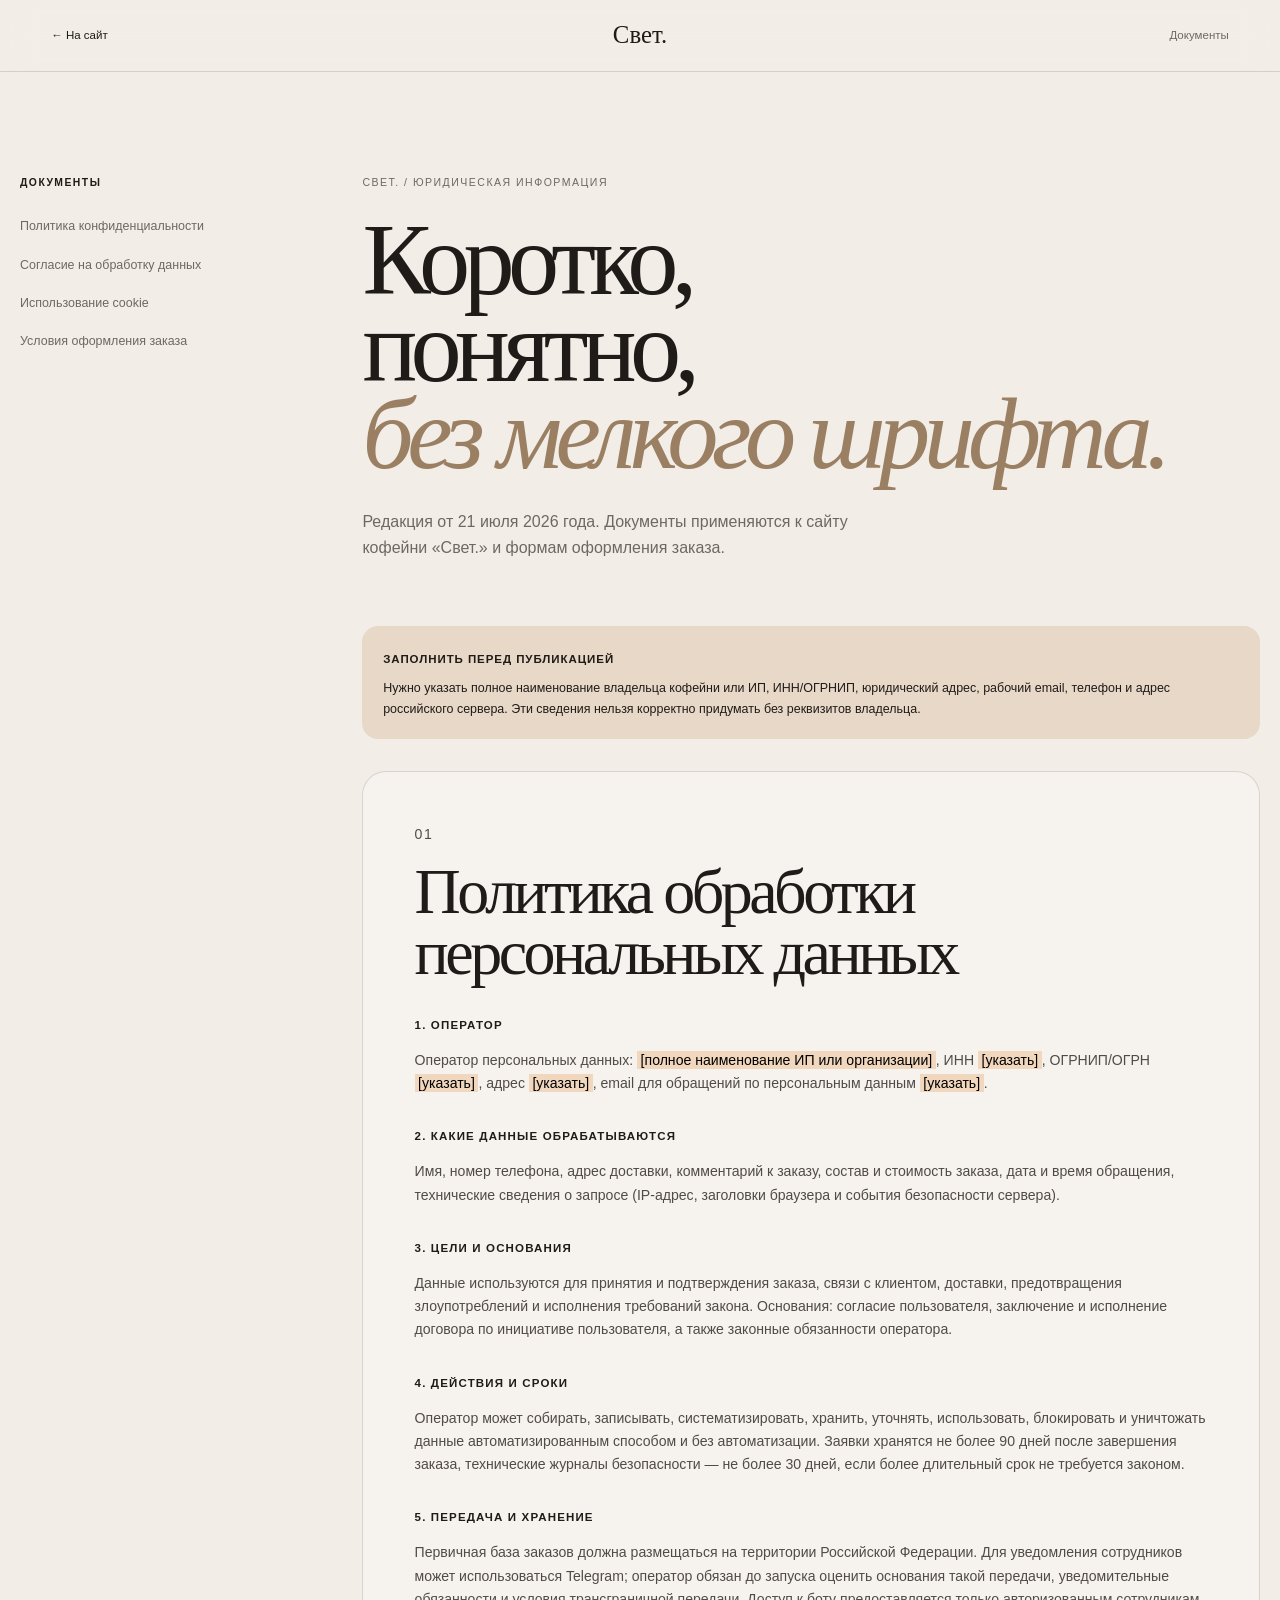
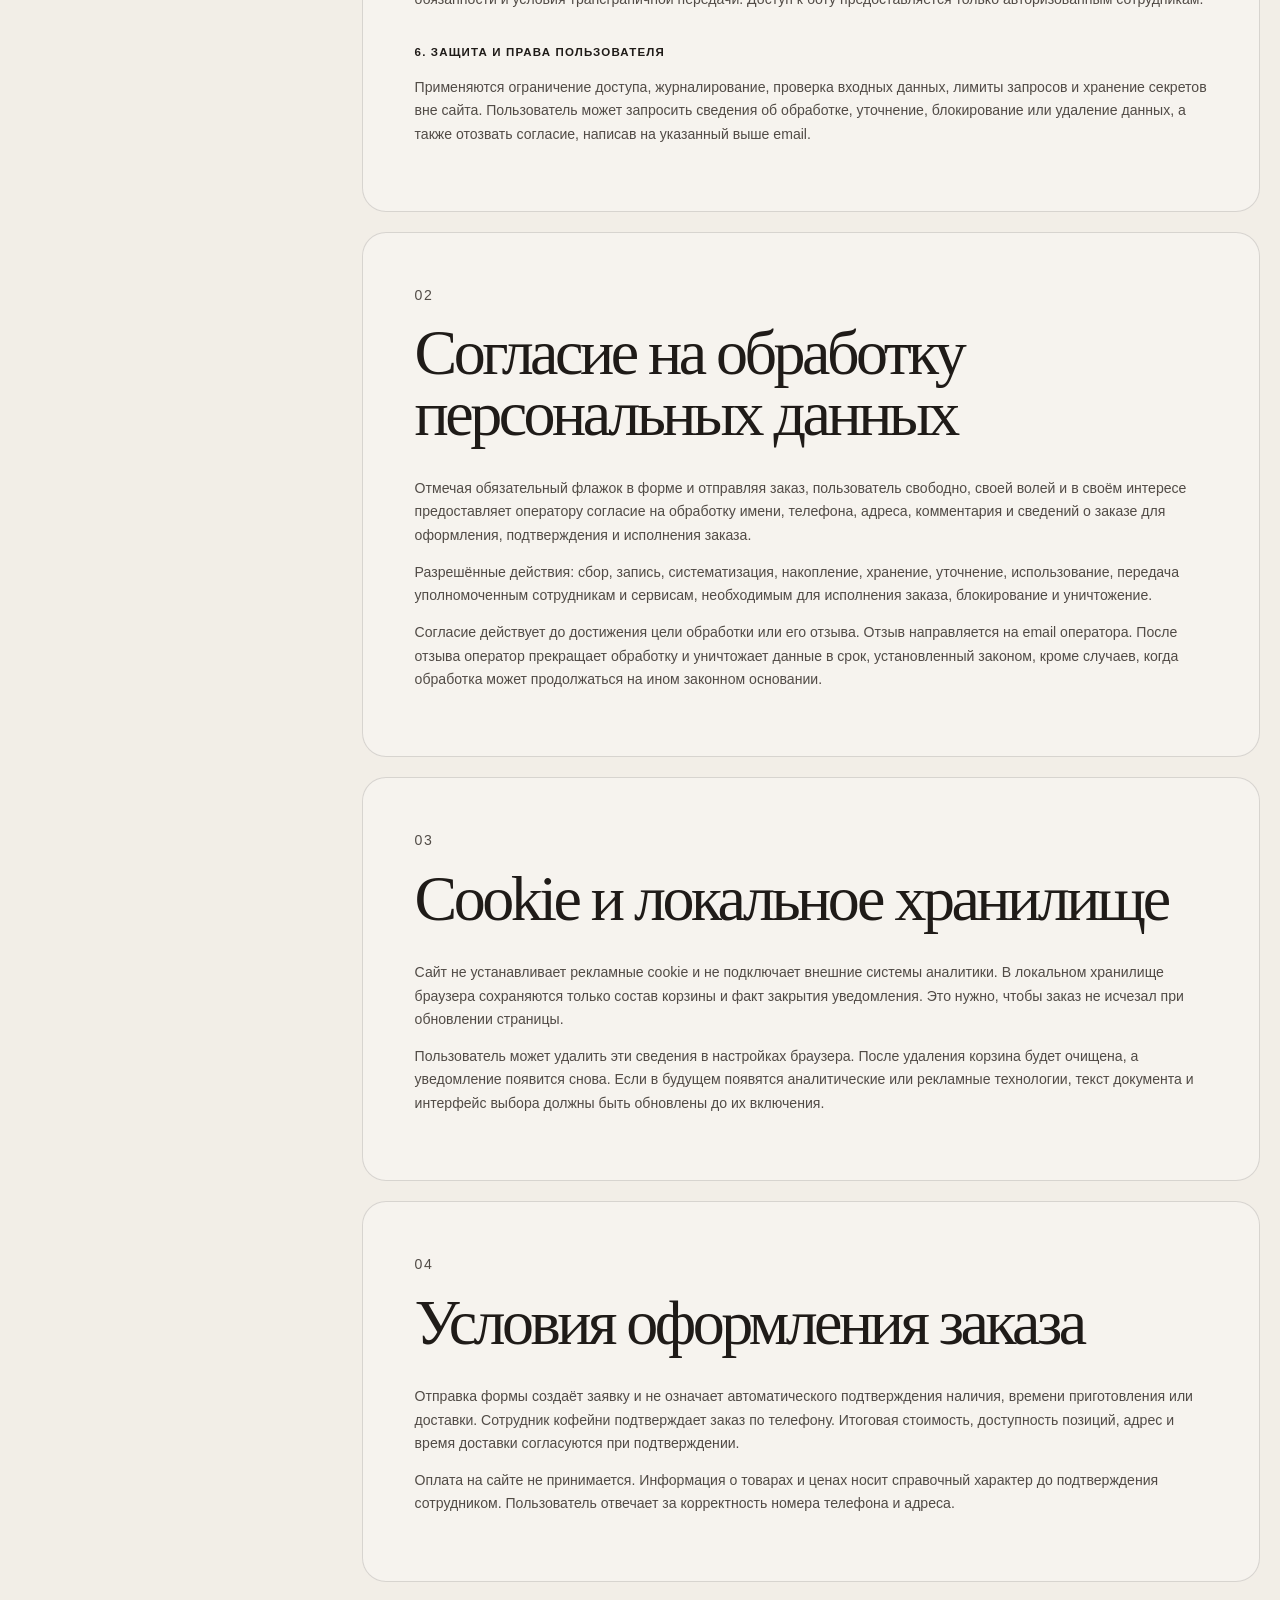
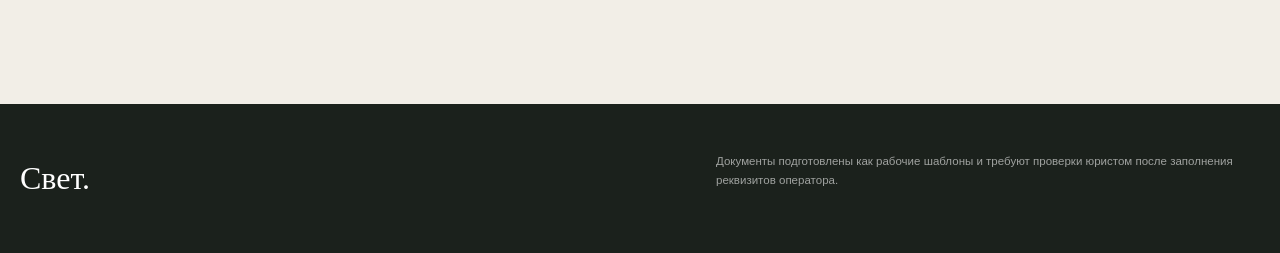
==== legal.html @ 0979daf2 "Publish Svet Coffee v7 ordering site" ====
<!doctype html>
<html lang="ru">
<head>
  <meta charset="utf-8">
  <meta name="viewport" content="width=device-width, initial-scale=1, viewport-fit=cover">
  <meta name="theme-color" content="#f2eee7">
  <meta name="description" content="Документы кофейни «Свет.»: политика обработки персональных данных, согласие, cookie и условия заказа.">
  <title>Документы — Свет.</title>
  <link rel="icon" href="assets/favicon.svg" type="image/svg+xml">
  <link rel="stylesheet" href="assets/legal.css?v=7">
</head>
<body>
  <header class="legal-header">
    <a href="index.html" aria-label="Вернуться на сайт">← На сайт</a>
    <strong>Свет.</strong>
    <span>Документы</span>
  </header>

  <main class="legal-shell">
    <aside class="legal-nav" aria-label="Документы">
      <p>Документы</p>
      <a href="#privacy">Политика конфиденциальности</a>
      <a href="#consent">Согласие на обработку данных</a>
      <a href="#cookies">Использование cookie</a>
      <a href="#terms">Условия оформления заказа</a>
    </aside>

    <div class="legal-content">
      <header class="legal-intro">
        <p>Свет. / юридическая информация</p>
        <h1>Коротко,<br>понятно,<br><em>без мелкого шрифта.</em></h1>
        <p>Редакция от 21 июля 2026 года. Документы применяются к сайту кофейни «Свет.» и формам оформления заказа.</p>
      </header>

      <div class="legal-warning" role="note">
        <strong>Заполнить перед публикацией</strong>
        <p>Нужно указать полное наименование владельца кофейни или ИП, ИНН/ОГРНИП, юридический адрес, рабочий email, телефон и адрес российского сервера. Эти сведения нельзя корректно придумать без реквизитов владельца.</p>
      </div>

      <article id="privacy" class="legal-card">
        <p class="legal-number">01</p>
        <h2>Политика обработки персональных данных</h2>
        <section>
          <h3>1. Оператор</h3>
          <p>Оператор персональных данных: <mark>[полное наименование ИП или организации]</mark>, ИНН <mark>[указать]</mark>, ОГРНИП/ОГРН <mark>[указать]</mark>, адрес <mark>[указать]</mark>, email для обращений по персональным данным <mark>[указать]</mark>.</p>
        </section>
        <section>
          <h3>2. Какие данные обрабатываются</h3>
          <p>Имя, номер телефона, адрес доставки, комментарий к заказу, состав и стоимость заказа, дата и время обращения, технические сведения о запросе (IP-адрес, заголовки браузера и события безопасности сервера).</p>
        </section>
        <section>
          <h3>3. Цели и основания</h3>
          <p>Данные используются для принятия и подтверждения заказа, связи с клиентом, доставки, предотвращения злоупотреблений и исполнения требований закона. Основания: согласие пользователя, заключение и исполнение договора по инициативе пользователя, а также законные обязанности оператора.</p>
        </section>
        <section>
          <h3>4. Действия и сроки</h3>
          <p>Оператор может собирать, записывать, систематизировать, хранить, уточнять, использовать, блокировать и уничтожать данные автоматизированным способом и без автоматизации. Заявки хранятся не более 90 дней после завершения заказа, технические журналы безопасности — не более 30 дней, если более длительный срок не требуется законом.</p>
        </section>
        <section>
          <h3>5. Передача и хранение</h3>
          <p>Первичная база заказов должна размещаться на территории Российской Федерации. Для уведомления сотрудников может использоваться Telegram; оператор обязан до запуска оценить основания такой передачи, уведомительные обязанности и условия трансграничной передачи. Доступ к боту предоставляется только авторизованным сотрудникам.</p>
        </section>
        <section>
          <h3>6. Защита и права пользователя</h3>
          <p>Применяются ограничение доступа, журналирование, проверка входных данных, лимиты запросов и хранение секретов вне сайта. Пользователь может запросить сведения об обработке, уточнение, блокирование или удаление данных, а также отозвать согласие, написав на указанный выше email.</p>
        </section>
      </article>

      <article id="consent" class="legal-card">
        <p class="legal-number">02</p>
        <h2>Согласие на обработку персональных данных</h2>
        <p>Отмечая обязательный флажок в форме и отправляя заказ, пользователь свободно, своей волей и в своём интересе предоставляет оператору согласие на обработку имени, телефона, адреса, комментария и сведений о заказе для оформления, подтверждения и исполнения заказа.</p>
        <p>Разрешённые действия: сбор, запись, систематизация, накопление, хранение, уточнение, использование, передача уполномоченным сотрудникам и сервисам, необходимым для исполнения заказа, блокирование и уничтожение.</p>
        <p>Согласие действует до достижения цели обработки или его отзыва. Отзыв направляется на email оператора. После отзыва оператор прекращает обработку и уничтожает данные в срок, установленный законом, кроме случаев, когда обработка может продолжаться на ином законном основании.</p>
      </article>

      <article id="cookies" class="legal-card">
        <p class="legal-number">03</p>
        <h2>Cookie и локальное хранилище</h2>
        <p>Сайт не устанавливает рекламные cookie и не подключает внешние системы аналитики. В локальном хранилище браузера сохраняются только состав корзины и факт закрытия уведомления. Это нужно, чтобы заказ не исчезал при обновлении страницы.</p>
        <p>Пользователь может удалить эти сведения в настройках браузера. После удаления корзина будет очищена, а уведомление появится снова. Если в будущем появятся аналитические или рекламные технологии, текст документа и интерфейс выбора должны быть обновлены до их включения.</p>
      </article>

      <article id="terms" class="legal-card">
        <p class="legal-number">04</p>
        <h2>Условия оформления заказа</h2>
        <p>Отправка формы создаёт заявку и не означает автоматического подтверждения наличия, времени приготовления или доставки. Сотрудник кофейни подтверждает заказ по телефону. Итоговая стоимость, доступность позиций, адрес и время доставки согласуются при подтверждении.</p>
        <p>Оплата на сайте не принимается. Информация о товарах и ценах носит справочный характер до подтверждения сотрудником. Пользователь отвечает за корректность номера телефона и адреса.</p>
      </article>
    </div>
  </main>

  <footer class="legal-footer">
    <a href="index.html">Свет.</a>
    <p>Документы подготовлены как рабочие шаблоны и требуют проверки юристом после заполнения реквизитов оператора.</p>
  </footer>
</body>
</html>
---- assets/legal.css ----
:root {
  --paper: #f2eee7;
  --paper-deep: #e7dfd5;
  --ink: #1f1b18;
  --soft: #6f6861;
  --line: rgba(31,27,24,.14);
  --dark: #1b211c;
  --serif: Georgia, "Times New Roman", serif;
  --sans: Inter, Arial, sans-serif;
}

* { box-sizing: border-box; }
html { scroll-behavior: smooth; }
body {
  margin: 0;
  background: var(--paper);
  color: var(--ink);
  font-family: var(--sans);
  line-height: 1.65;
}
a { color: inherit; }

.legal-header {
  position: sticky;
  z-index: 10;
  top: 0;
  display: grid;
  min-height: 4.5rem;
  padding: 0 clamp(1.25rem, 4vw, 4rem);
  grid-template-columns: 1fr auto 1fr;
  align-items: center;
  border-bottom: 1px solid var(--line);
  background: rgba(242,238,231,.88);
  -webkit-backdrop-filter: blur(16px);
  backdrop-filter: blur(16px);
  font-size: .72rem;
}
.legal-header a { text-decoration: none; }
.legal-header strong { font-family: var(--serif); font-size: 1.55rem; font-weight: 400; }
.legal-header span { justify-self: end; color: var(--soft); }

.legal-shell {
  display: grid;
  width: min(100% - 2.5rem, 82rem);
  margin: 0 auto;
  padding: clamp(4rem, 8vw, 8rem) 0;
  grid-template-columns: 15rem minmax(0, 1fr);
  gap: clamp(3rem, 8vw, 8rem);
}
.legal-nav { position: sticky; top: 7rem; height: fit-content; }
.legal-nav p { margin: 0 0 1rem; font-size: .65rem; font-weight: 700; letter-spacing: .14em; text-transform: uppercase; }
.legal-nav a { display: block; padding: .55rem 0; color: var(--soft); font-size: .78rem; text-decoration: none; }
.legal-nav a:hover { color: var(--ink); }
.legal-content { min-width: 0; }
.legal-intro { max-width: 52rem; margin-bottom: 4rem; }
.legal-intro > p:first-child { margin: 0 0 1.5rem; color: var(--soft); font-size: .66rem; letter-spacing: .14em; text-transform: uppercase; }
.legal-intro h1 { margin: 0 0 2rem; font-family: var(--serif); font-size: clamp(3.5rem, 8vw, 7.5rem); font-weight: 400; letter-spacing: -.065em; line-height: .85; }
.legal-intro h1 em { font-weight: 400; color: #9a7f63; }
.legal-intro > p:last-child { max-width: 34rem; color: var(--soft); }
.legal-warning { margin-bottom: 2rem; padding: 1.2rem 1.3rem; border-radius: 1rem; background: #e8d8c7; }
.legal-warning strong { font-size: .72rem; letter-spacing: .08em; text-transform: uppercase; }
.legal-warning p { margin: .45rem 0 0; font-size: .78rem; }
.legal-card { margin: 0 0 1.25rem; padding: clamp(1.5rem, 4vw, 3.5rem); border: 1px solid var(--line); border-radius: 1.5rem; background: rgba(255,255,255,.3); scroll-margin-top: 6rem; }
.legal-number { margin: 0 0 1rem; color: #9a7f63; font-size: .68rem; letter-spacing: .12em; }
.legal-card h2 { margin: 0 0 2rem; font-family: var(--serif); font-size: clamp(2.2rem, 5vw, 4.4rem); font-weight: 400; letter-spacing: -.055em; line-height: .95; }
.legal-card h3 { margin: 2rem 0 .5rem; font-size: .72rem; letter-spacing: .1em; text-transform: uppercase; }
.legal-card p { max-width: 54rem; color: #514b46; font-size: .88rem; }
.legal-card mark { padding: .05em .25em; background: #f1d7bd; }
.legal-footer { display: flex; padding: 3rem max(1.25rem, calc((100% - 82rem)/2)); justify-content: space-between; gap: 2rem; background: var(--dark); color: white; }
.legal-footer a { font-family: var(--serif); font-size: 2rem; text-decoration: none; }
.legal-footer p { max-width: 34rem; margin: 0; color: rgba(255,255,255,.58); font-size: .72rem; }

@media (max-width: 50rem) {
  .legal-shell { grid-template-columns: 1fr; }
  .legal-nav { position: static; display: flex; overflow-x: auto; gap: .6rem; scrollbar-width: none; }
  .legal-nav p { display: none; }
  .legal-nav a { flex: 0 0 auto; padding: .55rem .75rem; border: 1px solid var(--line); border-radius: 999px; }
  .legal-footer { flex-direction: column; }
}

@media (prefers-reduced-motion: reduce) { html { scroll-behavior: auto; } }
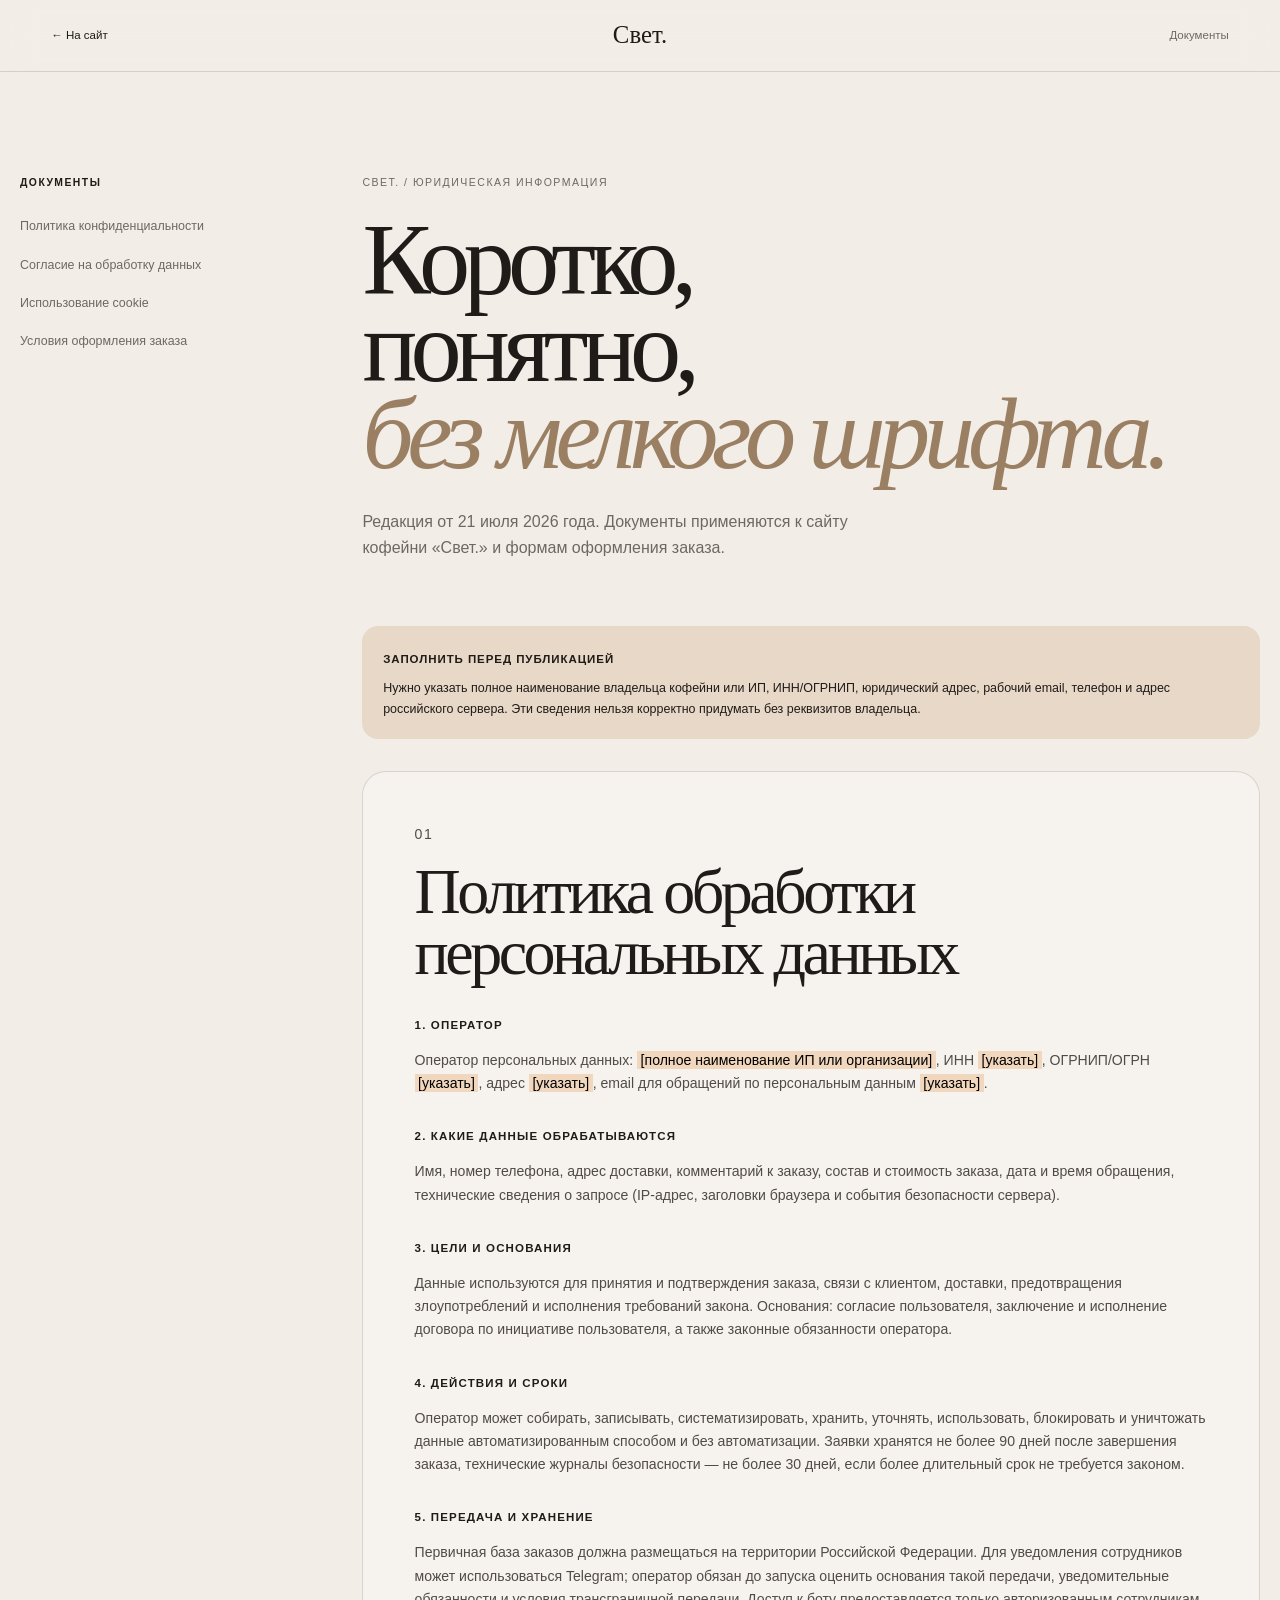
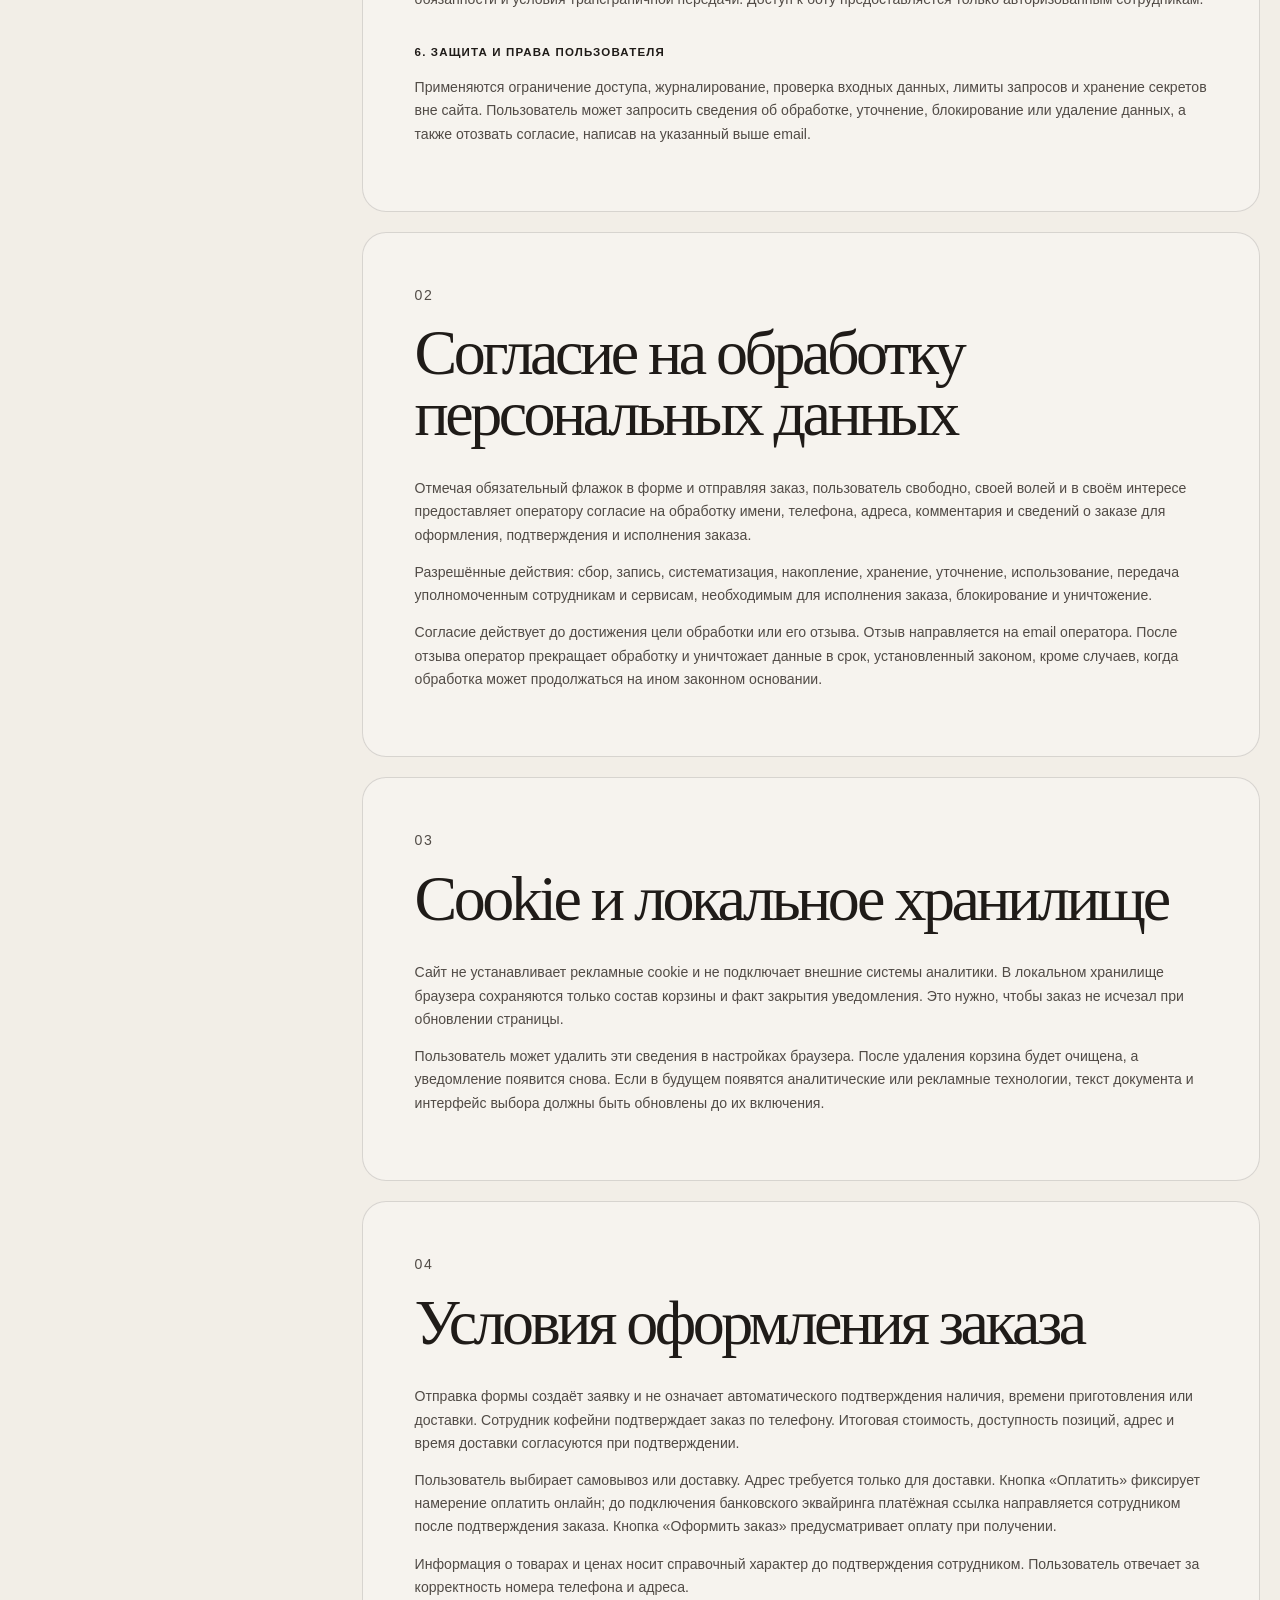
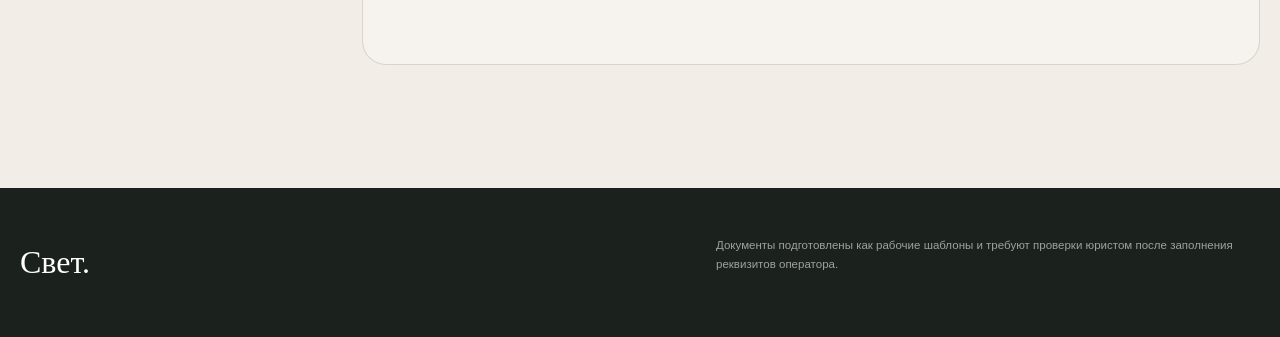
==== commit 1506b13e: "Deploy Svet Coffee v8 ordering experience" ====
--- a/legal.html
+++ b/legal.html
@@ -7,7 +7,7 @@
   <meta name="description" content="Документы кофейни «Свет.»: политика обработки персональных данных, согласие, cookie и условия заказа.">
   <title>Документы — Свет.</title>
   <link rel="icon" href="assets/favicon.svg" type="image/svg+xml">
-  <link rel="stylesheet" href="assets/legal.css?v=7">
+  <link rel="stylesheet" href="assets/legal.css?v=8">
 </head>
 <body>
   <header class="legal-header">
@@ -85,7 +85,8 @@
         <p class="legal-number">04</p>
         <h2>Условия оформления заказа</h2>
         <p>Отправка формы создаёт заявку и не означает автоматического подтверждения наличия, времени приготовления или доставки. Сотрудник кофейни подтверждает заказ по телефону. Итоговая стоимость, доступность позиций, адрес и время доставки согласуются при подтверждении.</p>
-        <p>Оплата на сайте не принимается. Информация о товарах и ценах носит справочный характер до подтверждения сотрудником. Пользователь отвечает за корректность номера телефона и адреса.</p>
+        <p>Пользователь выбирает самовывоз или доставку. Адрес требуется только для доставки. Кнопка «Оплатить» фиксирует намерение оплатить онлайн; до подключения банковского эквайринга платёжная ссылка направляется сотрудником после подтверждения заказа. Кнопка «Оформить заказ» предусматривает оплату при получении.</p>
+        <p>Информация о товарах и ценах носит справочный характер до подтверждения сотрудником. Пользователь отвечает за корректность номера телефона и адреса.</p>
       </article>
     </div>
   </main>
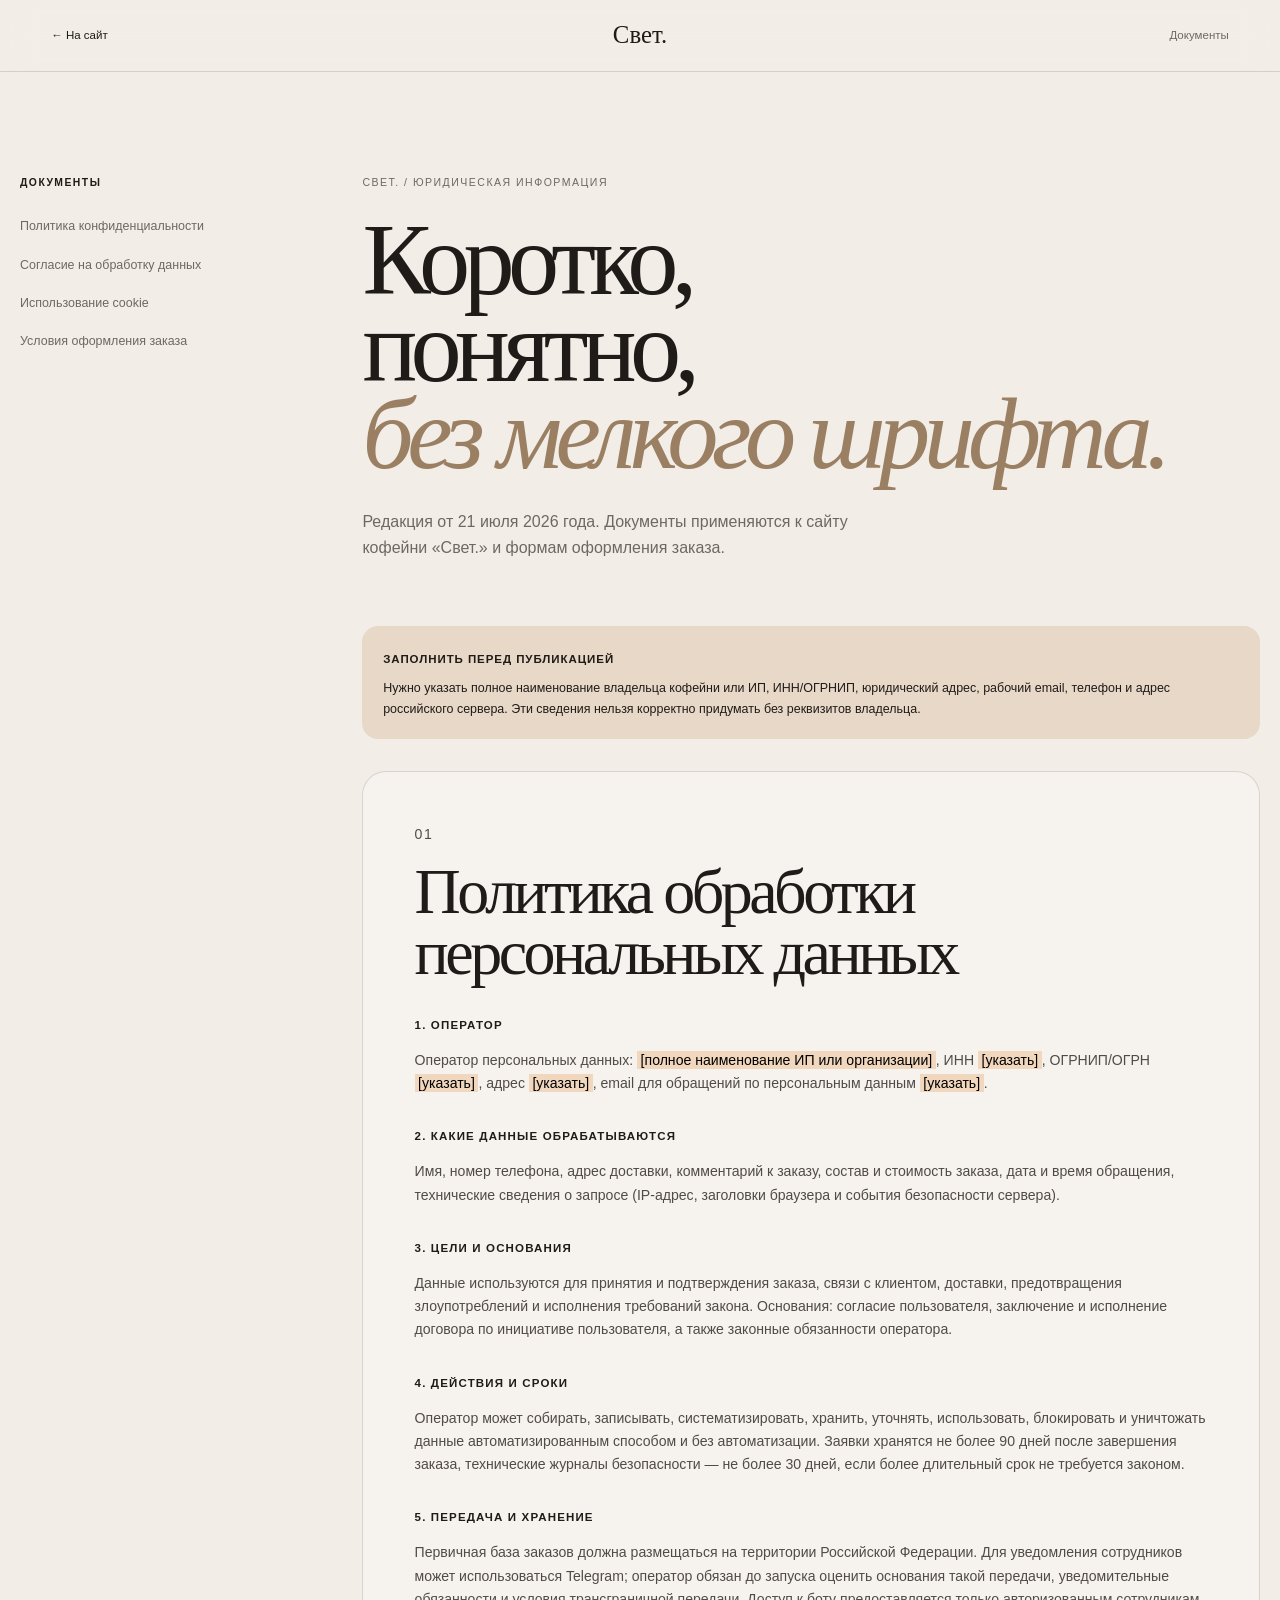
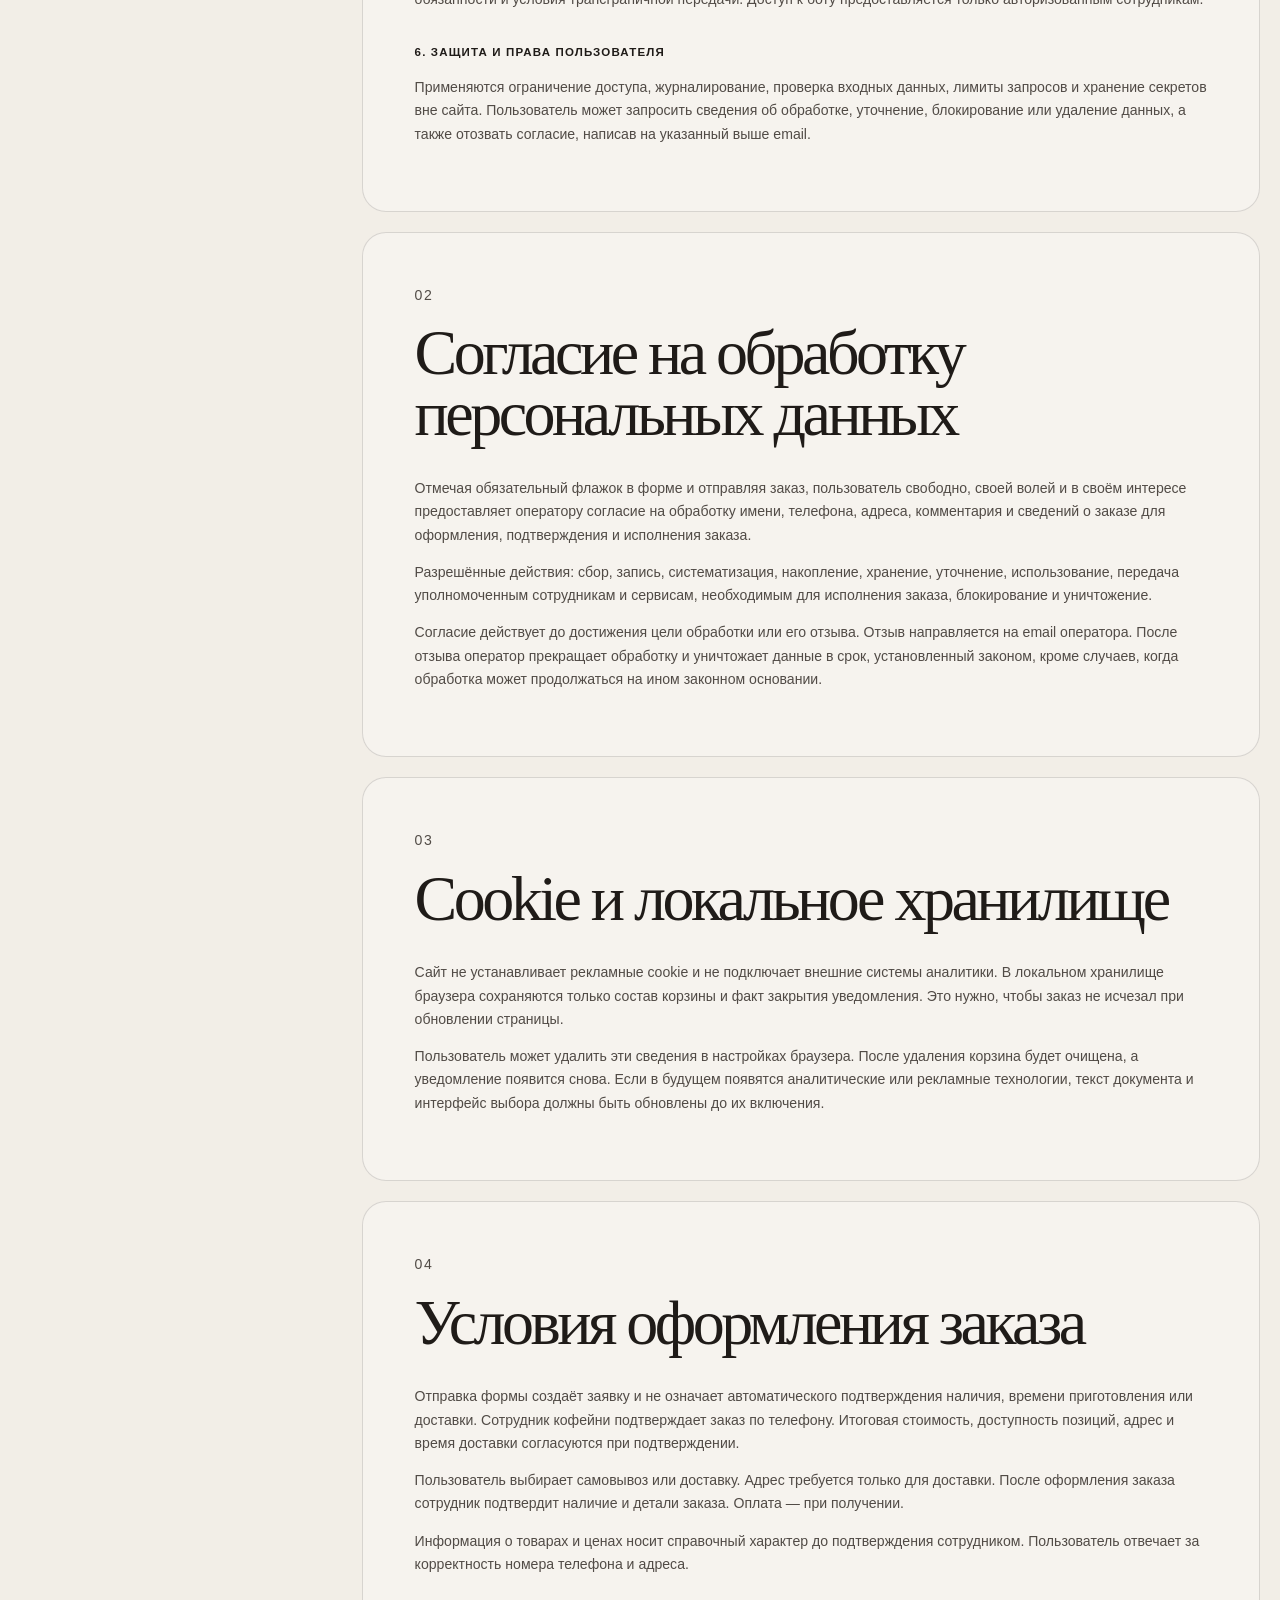
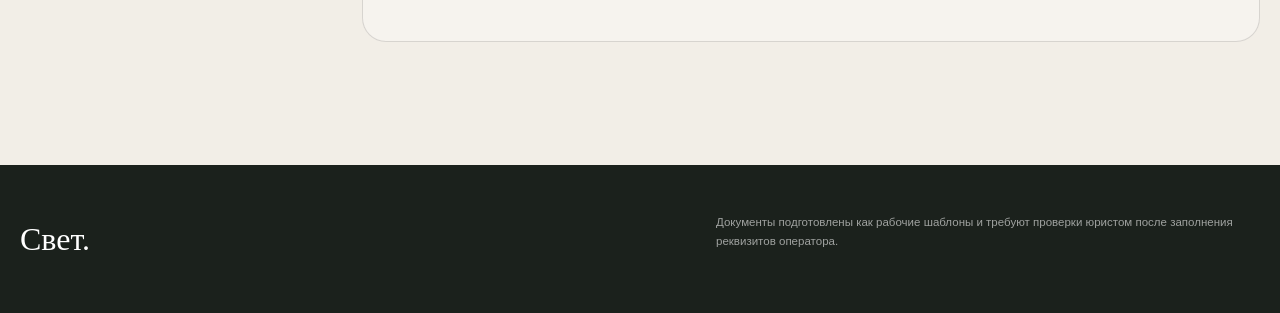
==== commit ce87cb3e: "Cart: simplify checkout and consent" ====
--- a/legal.html
+++ b/legal.html
@@ -7,7 +7,7 @@
   <meta name="description" content="Документы кофейни «Свет.»: политика обработки персональных данных, согласие, cookie и условия заказа.">
   <title>Документы — Свет.</title>
   <link rel="icon" href="assets/favicon.svg" type="image/svg+xml">
-  <link rel="stylesheet" href="assets/legal.css?v=8">
+  <link rel="stylesheet" href="assets/legal.css?v=12">
 </head>
 <body>
   <header class="legal-header">
@@ -85,7 +85,7 @@
         <p class="legal-number">04</p>
         <h2>Условия оформления заказа</h2>
         <p>Отправка формы создаёт заявку и не означает автоматического подтверждения наличия, времени приготовления или доставки. Сотрудник кофейни подтверждает заказ по телефону. Итоговая стоимость, доступность позиций, адрес и время доставки согласуются при подтверждении.</p>
-        <p>Пользователь выбирает самовывоз или доставку. Адрес требуется только для доставки. Кнопка «Оплатить» фиксирует намерение оплатить онлайн; до подключения банковского эквайринга платёжная ссылка направляется сотрудником после подтверждения заказа. Кнопка «Оформить заказ» предусматривает оплату при получении.</p>
+        <p>Пользователь выбирает самовывоз или доставку. Адрес требуется только для доставки. После оформления заказа сотрудник подтвердит наличие и детали заказа. Оплата — при получении.</p>
         <p>Информация о товарах и ценах носит справочный характер до подтверждения сотрудником. Пользователь отвечает за корректность номера телефона и адреса.</p>
       </article>
     </div>
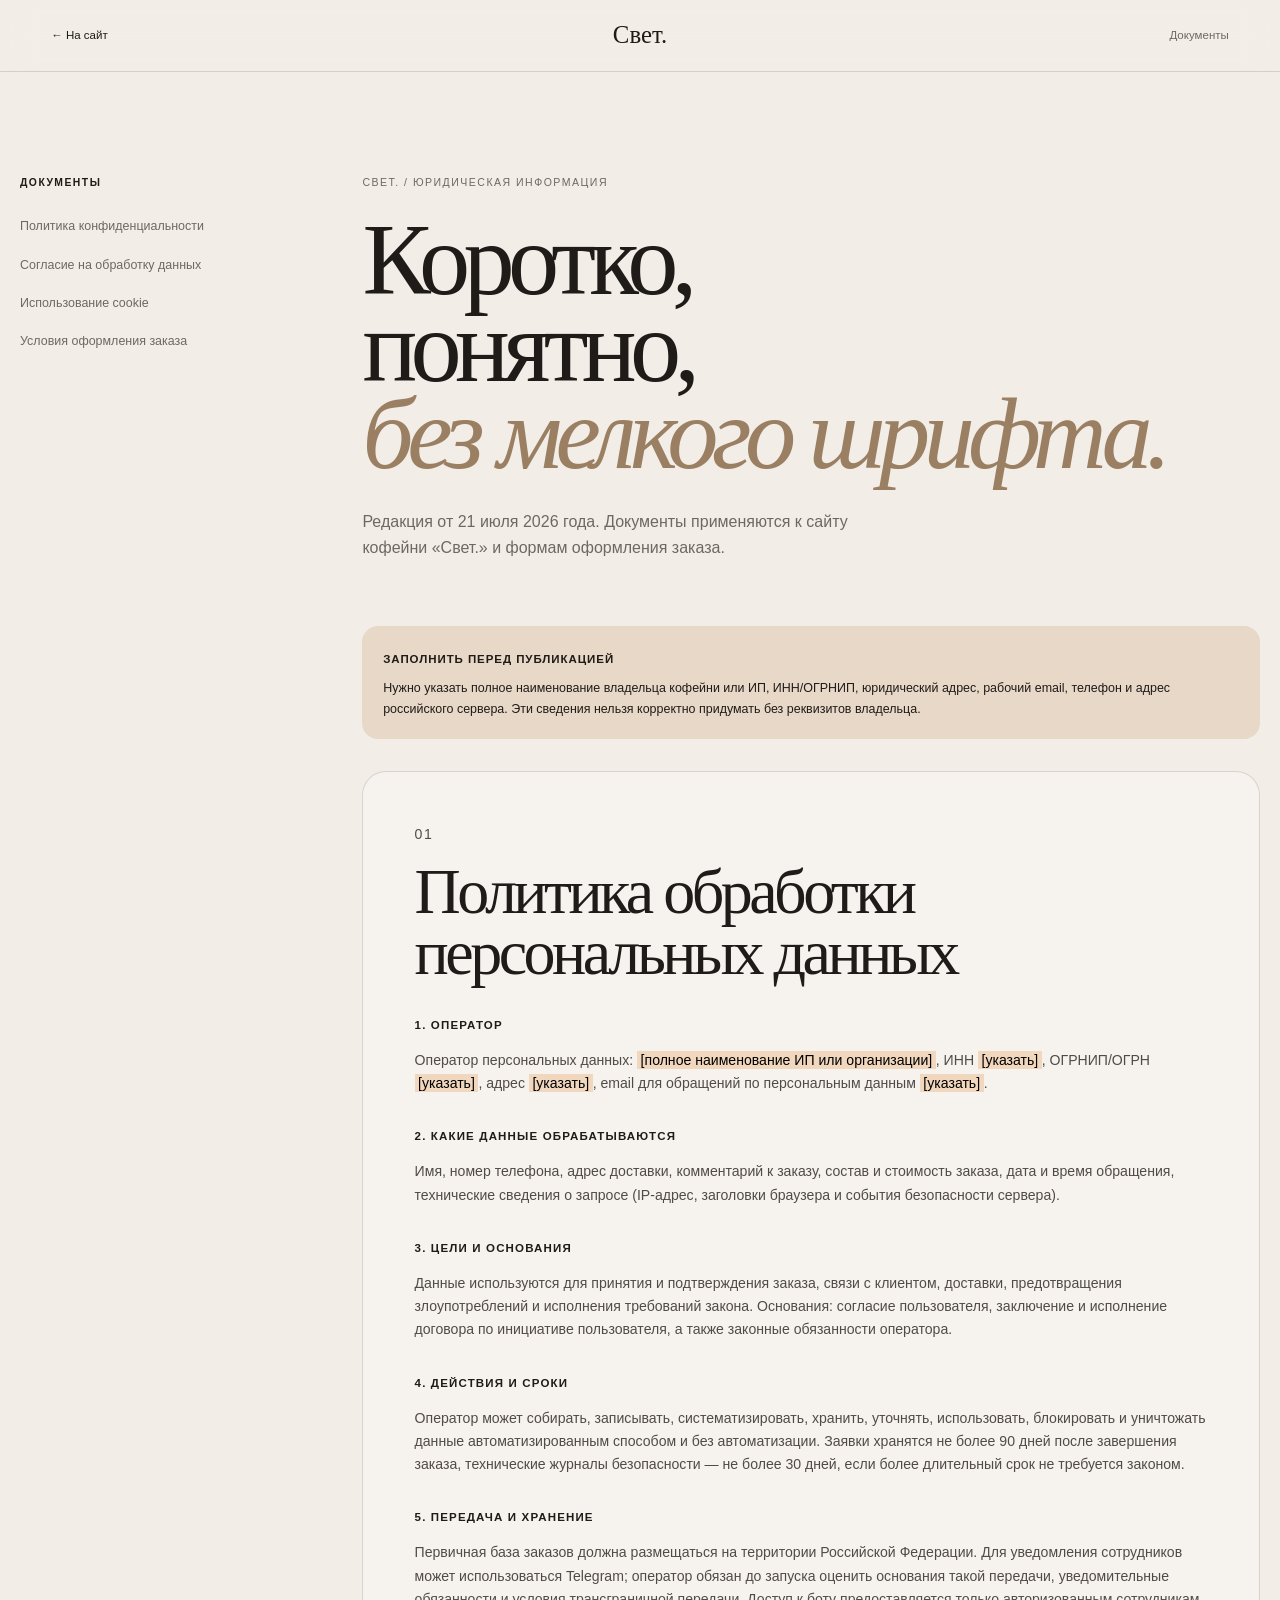
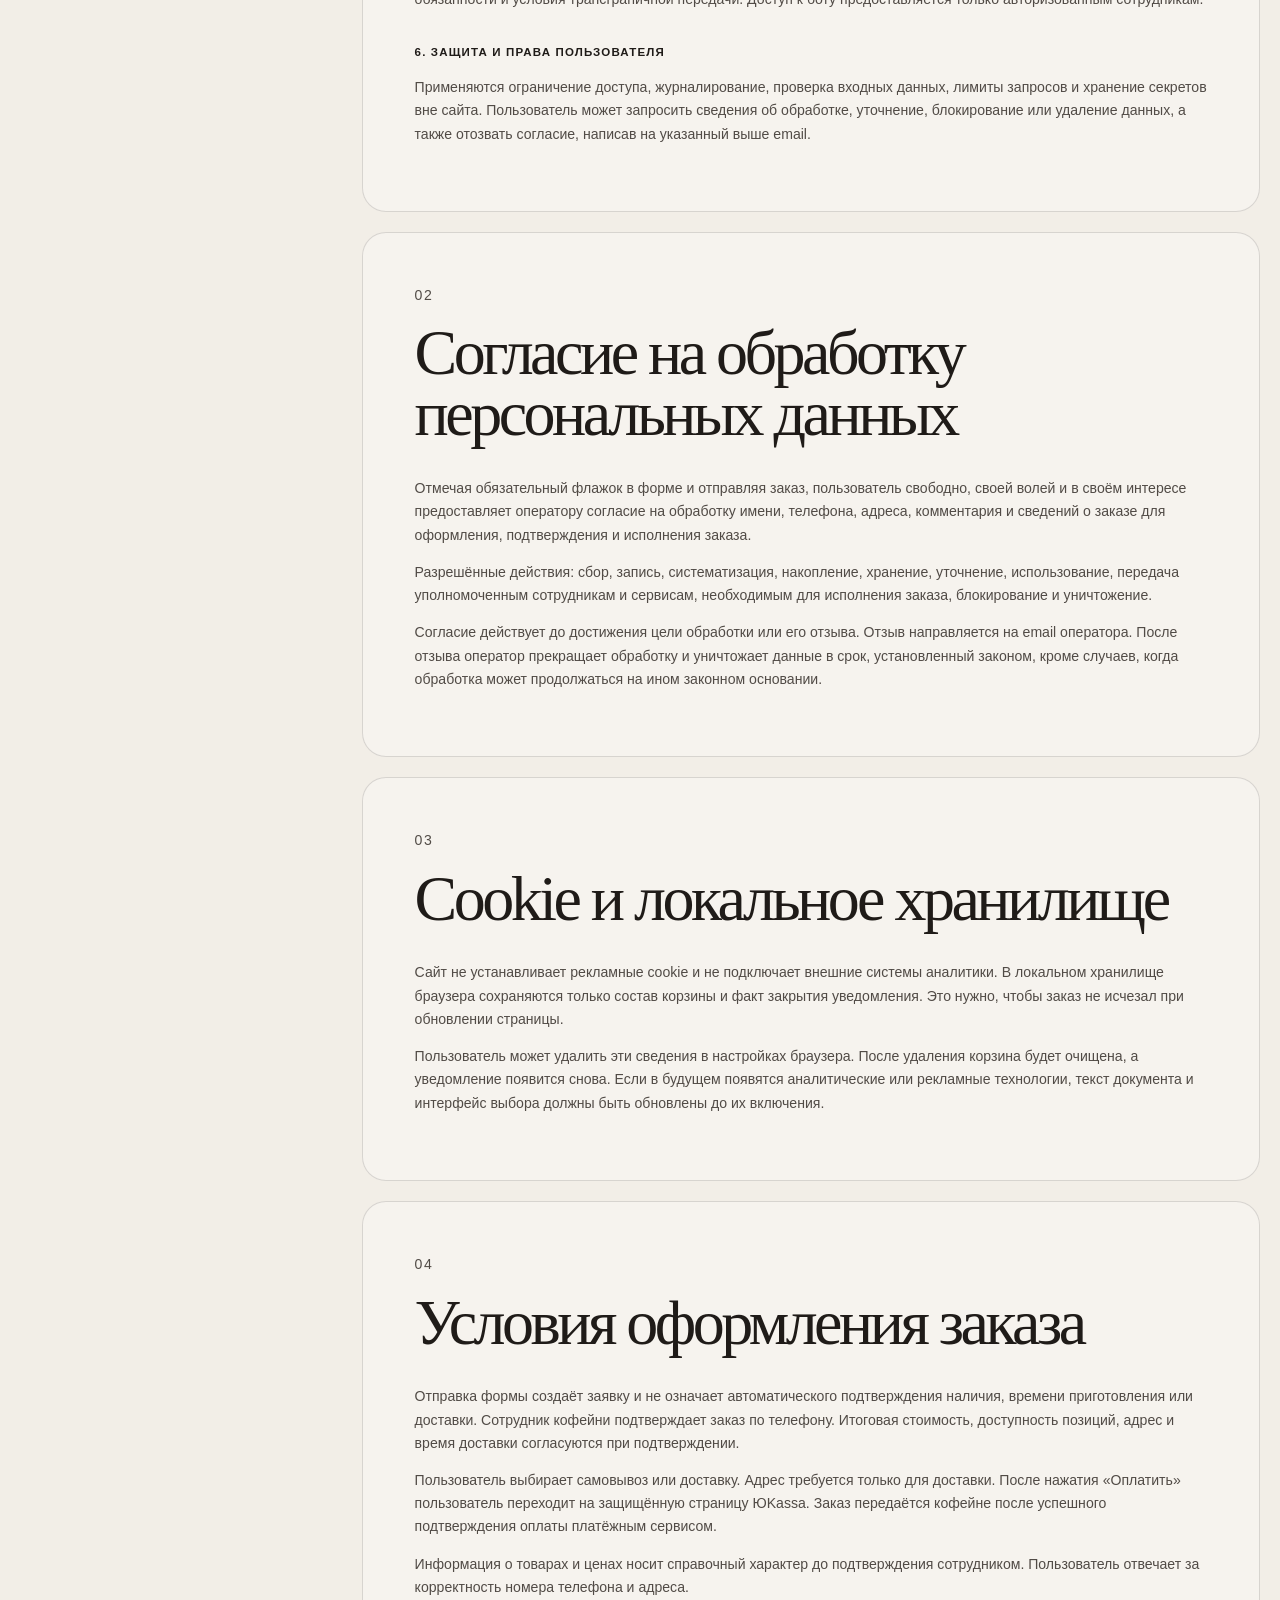
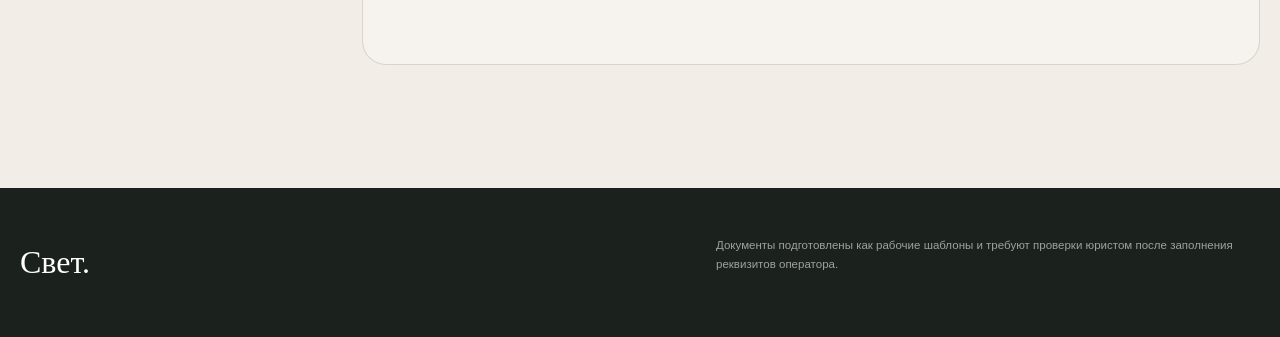
==== commit 777b82b7: "Add YooKassa checkout redirect" ====
--- a/legal.html
+++ b/legal.html
@@ -85,7 +85,7 @@
         <p class="legal-number">04</p>
         <h2>Условия оформления заказа</h2>
         <p>Отправка формы создаёт заявку и не означает автоматического подтверждения наличия, времени приготовления или доставки. Сотрудник кофейни подтверждает заказ по телефону. Итоговая стоимость, доступность позиций, адрес и время доставки согласуются при подтверждении.</p>
-        <p>Пользователь выбирает самовывоз или доставку. Адрес требуется только для доставки. После оформления заказа сотрудник подтвердит наличие и детали заказа. Оплата — при получении.</p>
+        <p>Пользователь выбирает самовывоз или доставку. Адрес требуется только для доставки. После нажатия «Оплатить» пользователь переходит на защищённую страницу ЮKassa. Заказ передаётся кофейне после успешного подтверждения оплаты платёжным сервисом.</p>
         <p>Информация о товарах и ценах носит справочный характер до подтверждения сотрудником. Пользователь отвечает за корректность номера телефона и адреса.</p>
       </article>
     </div>
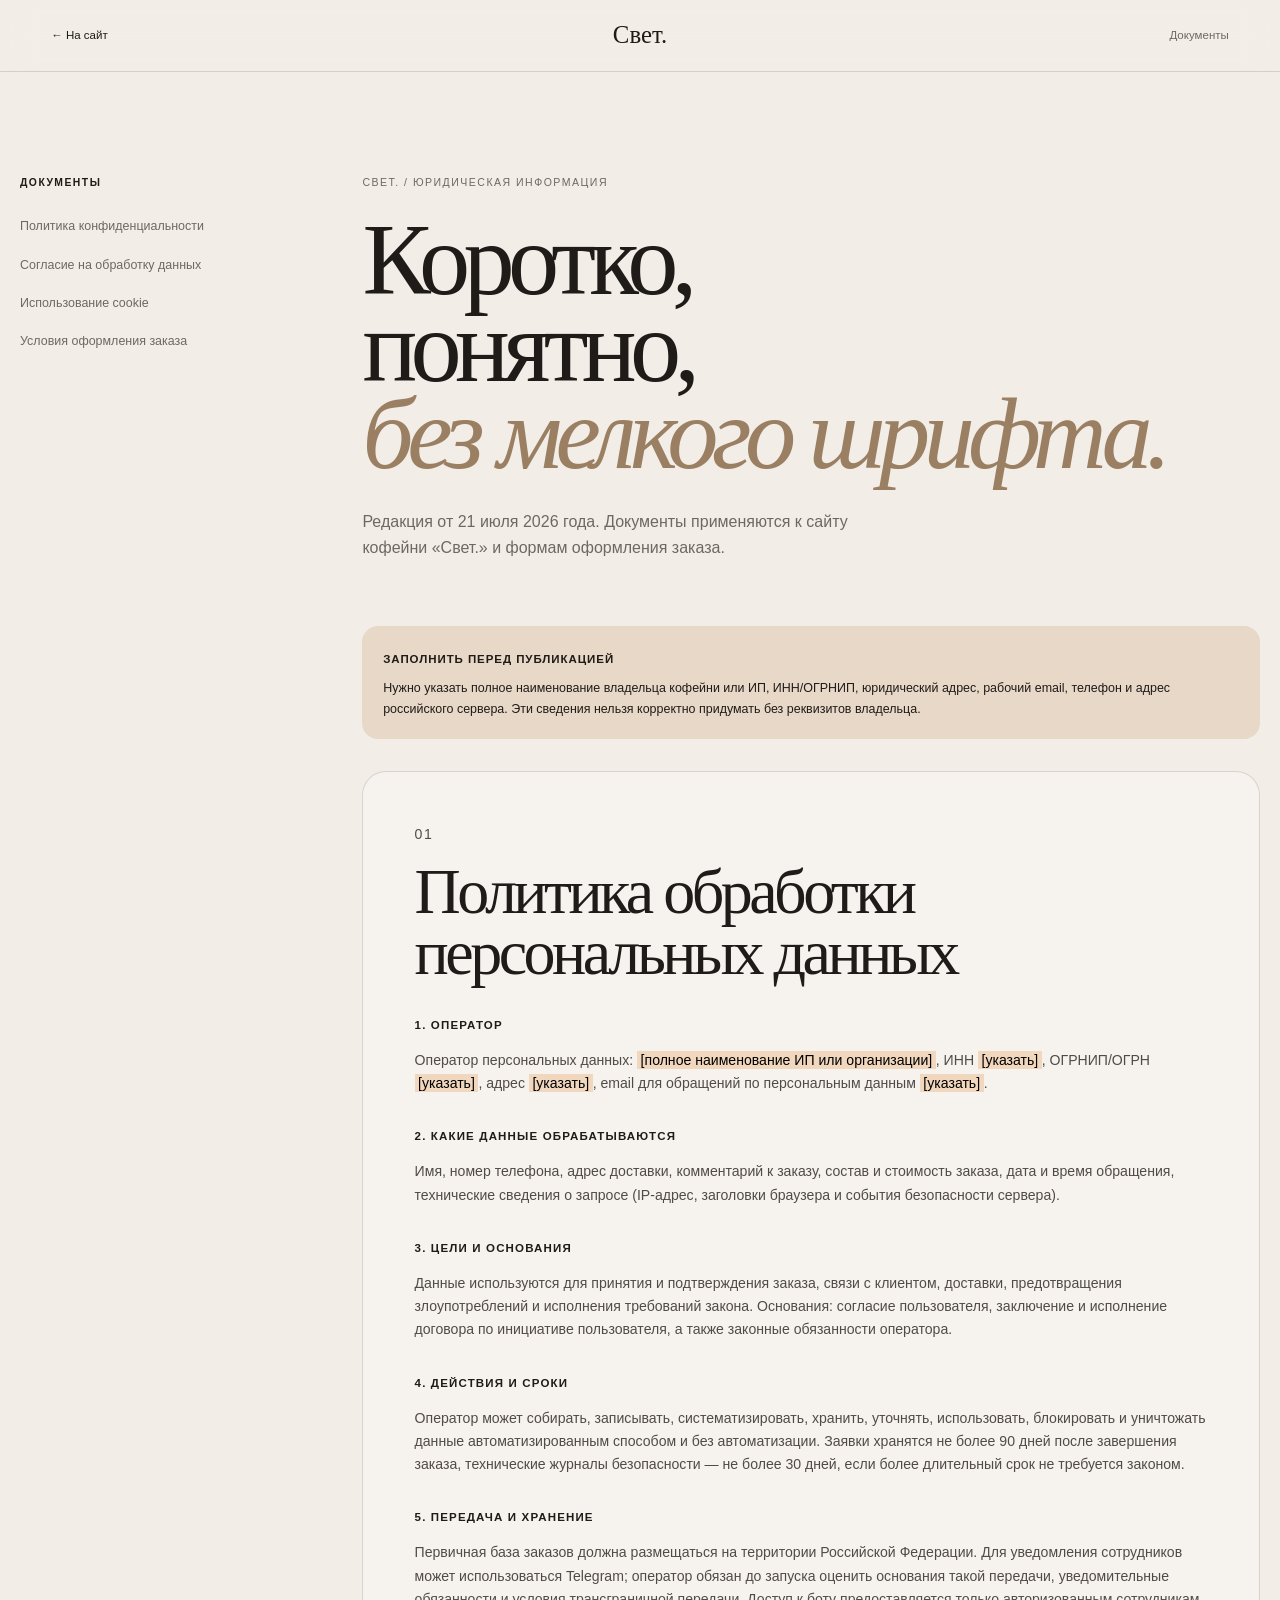
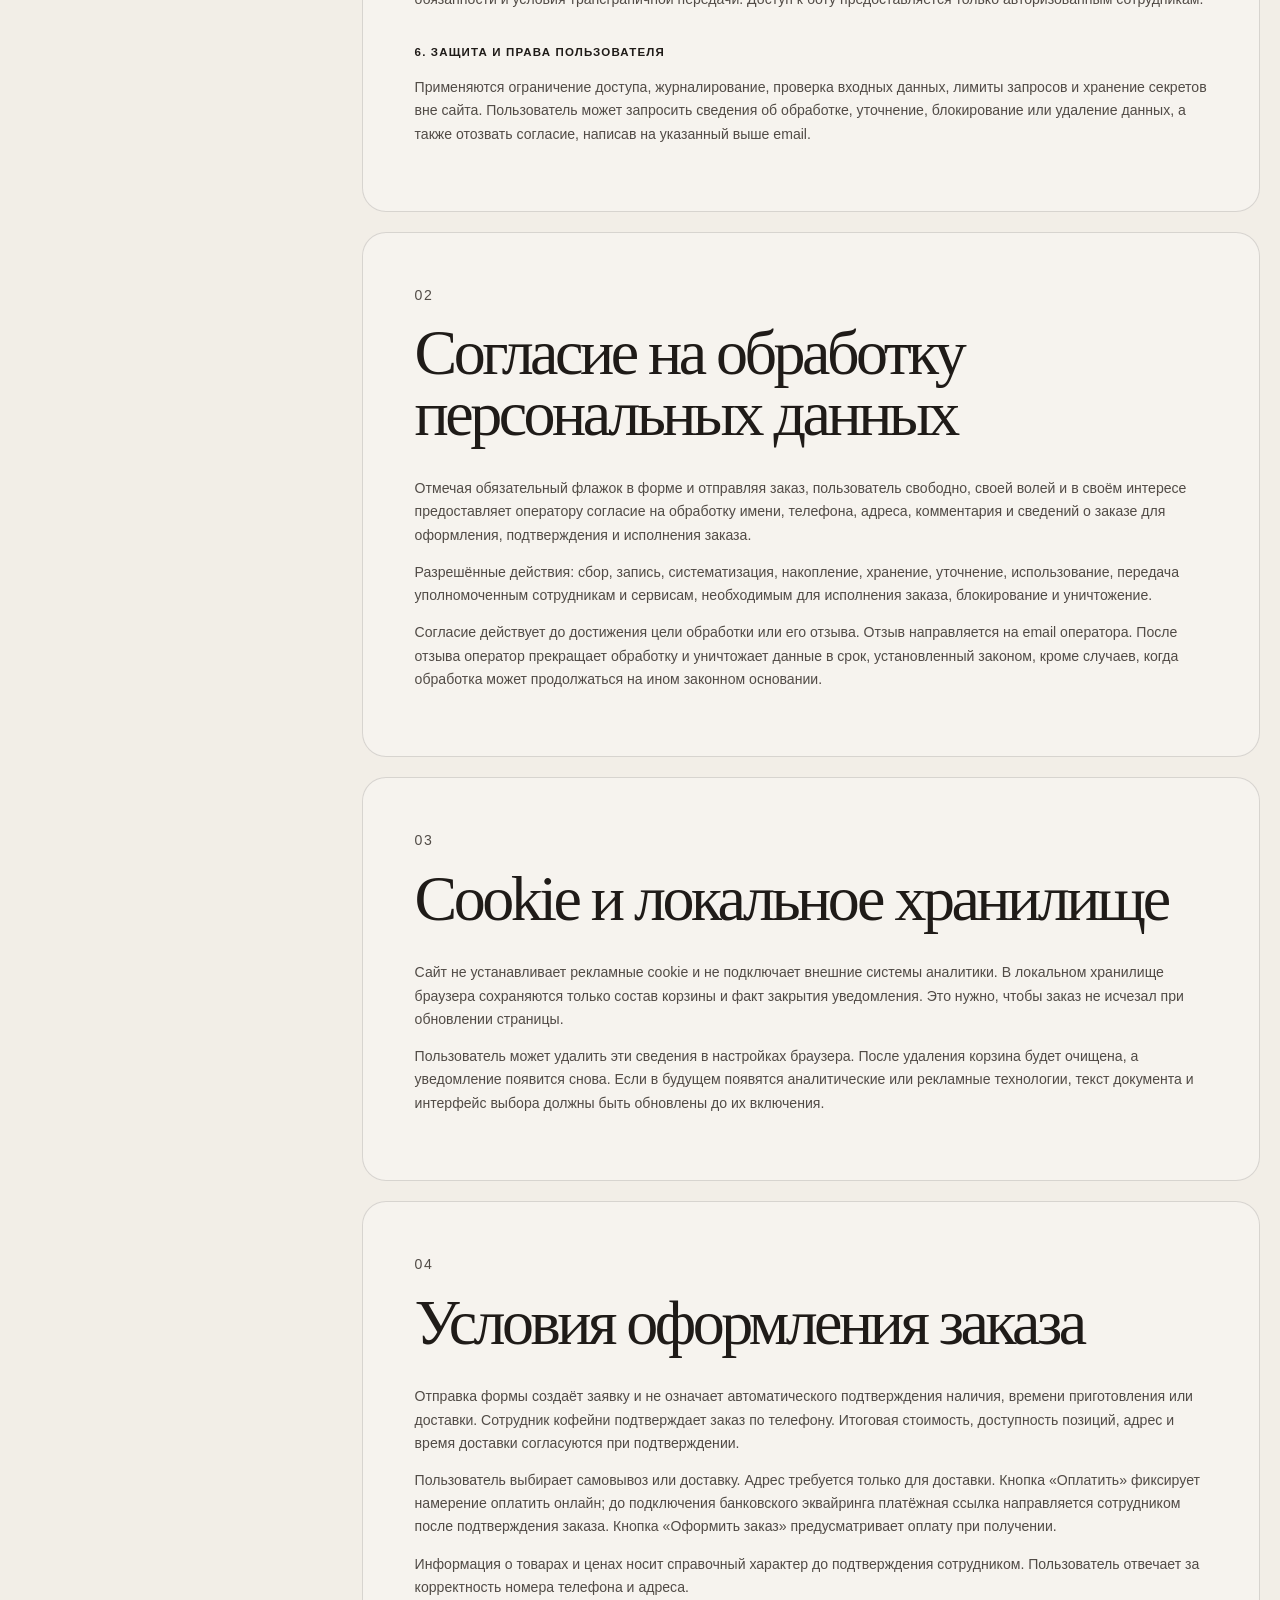
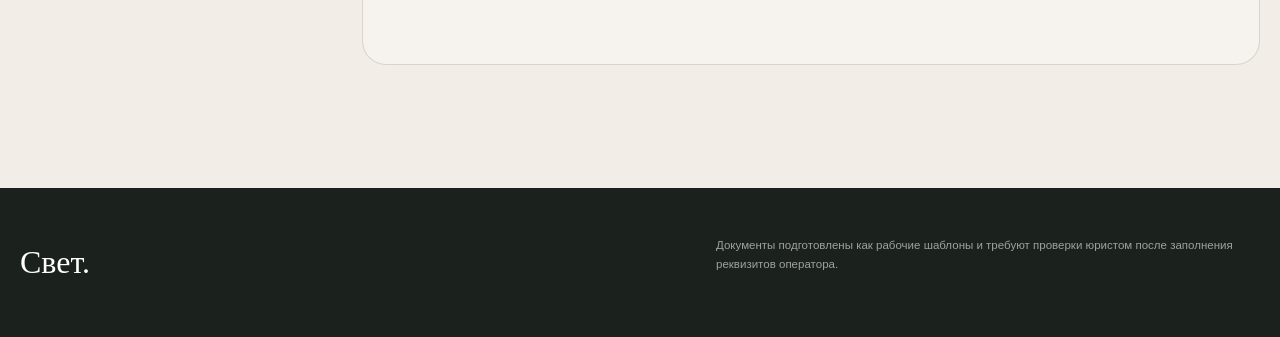
==== commit 96d7aae9: "Deploy v13 YooKassa checkout" ====
--- a/legal.html
+++ b/legal.html
@@ -7,7 +7,7 @@
   <meta name="description" content="Документы кофейни «Свет.»: политика обработки персональных данных, согласие, cookie и условия заказа.">
   <title>Документы — Свет.</title>
   <link rel="icon" href="assets/favicon.svg" type="image/svg+xml">
-  <link rel="stylesheet" href="assets/legal.css?v=12">
+  <link rel="stylesheet" href="assets/legal.css?v=8">
 </head>
 <body>
   <header class="legal-header">
@@ -85,7 +85,7 @@
         <p class="legal-number">04</p>
         <h2>Условия оформления заказа</h2>
         <p>Отправка формы создаёт заявку и не означает автоматического подтверждения наличия, времени приготовления или доставки. Сотрудник кофейни подтверждает заказ по телефону. Итоговая стоимость, доступность позиций, адрес и время доставки согласуются при подтверждении.</p>
-        <p>Пользователь выбирает самовывоз или доставку. Адрес требуется только для доставки. После нажатия «Оплатить» пользователь переходит на защищённую страницу ЮKassa. Заказ передаётся кофейне после успешного подтверждения оплаты платёжным сервисом.</p>
+        <p>Пользователь выбирает самовывоз или доставку. Адрес требуется только для доставки. Кнопка «Оплатить» фиксирует намерение оплатить онлайн; до подключения банковского эквайринга платёжная ссылка направляется сотрудником после подтверждения заказа. Кнопка «Оформить заказ» предусматривает оплату при получении.</p>
         <p>Информация о товарах и ценах носит справочный характер до подтверждения сотрудником. Пользователь отвечает за корректность номера телефона и адреса.</p>
       </article>
     </div>
